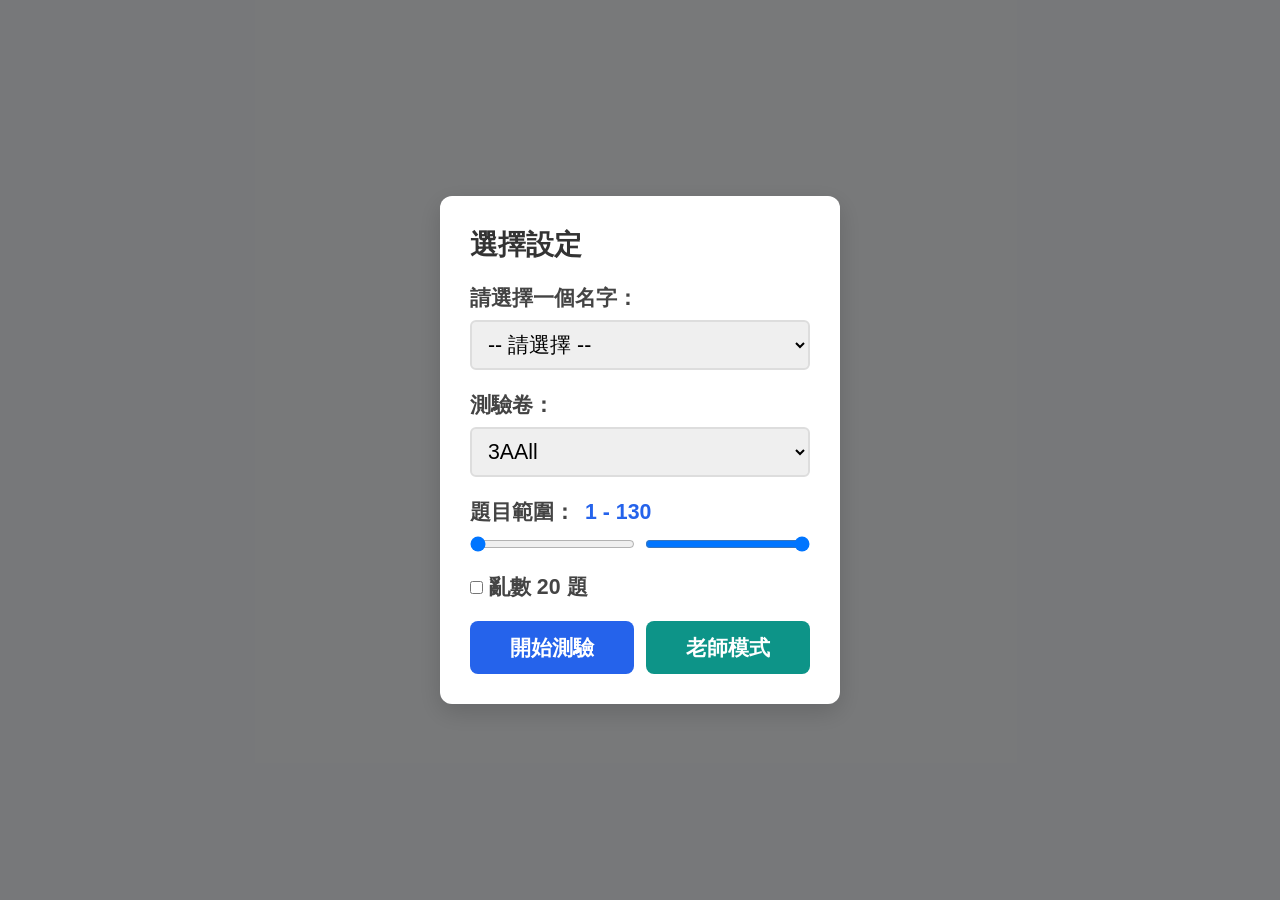
==== apps/word-test/index.html @ 646ace11 "refactor: 新增網站首頁並將小工具整理至 apps/ - 新增 index.html 作為 GitHub Pages 首頁 - 單字測驗搬至 apps/word-test/，猜數字搬至 app" ====
<!doctype html>
<html lang="zh-Hant">
<head>
  <meta charset="utf-8" />
  <meta name="viewport" content="width=device-width,initial-scale=1" />
  <title>英文單字拼字測驗系統</title>
  <link rel="stylesheet" href="styles.css" />
</head>
<body>
  <!-- 設定對話框 -->
  <div id="setupDialog" class="modal">
    <div class="modal-content">
      <h2>選擇設定</h2>
      <div class="form-group">
        <label for="userSelect">請選擇一個名字：</label>
        <select id="userSelect" class="form-control">
          <option value="">-- 請選擇 --</option>
        </select>
      </div>
      
      <div class="form-group">
        <label for="testSelect">測驗卷：</label>
        <select id="testSelect" class="form-control">
          <option value="">-- 請選擇 --</option>
        </select>
      </div>
      
      <div class="form-group">
        <label>題目範圍：<span id="rangeDisplay">1 - 130</span></label>
        <div class="range-slider">
          <input type="range" id="rangeStart" min="1" max="130" value="1" />
          <input type="range" id="rangeEnd" min="1" max="130" value="130" />
        </div>
      </div>
      
      <div class="form-group">
        <label>
          <input type="checkbox" id="randomCheck" />
          亂數 20 題
        </label>
      </div>
      
      <div class="setup-buttons">
        <button id="startBtn" class="btn btn-primary">開始測驗</button>
        <button id="teacherModeBtn" class="btn btn-teacher">老師模式</button>
      </div>
    </div>
  </div>

  <!-- 測驗主畫面 -->
  <div id="testWindow" class="test-window" style="display: none;">
    <div class="test-header">
      <h1 id="testTitle">Word Test</h1>
      <p id="testInfo" class="test-info"></p>
    </div>
    
    <div class="test-content">
      <div class="input-group">
        <label for="answerInput">輸入拼字：</label>
        <input type="text" id="answerInput" class="form-control" 
               autocomplete="off" placeholder="請輸入你聽到的單字" />
      </div>
      
      <div id="progressInfo" class="progress-info">
        <span id="progressText">0/0</span>
        <span id="statsText">Correct: 0, Wrong: 0</span>
      </div>
      
      <div class="button-group">
        <button id="submitBtn" class="btn btn-primary">送出</button>
        <button id="replay1Btn" class="btn">重新播放1</button>
        <button id="replay2Btn" class="btn">重新播放2</button>
        <button id="retestBtn" class="btn btn-warning">重新測試</button>
      </div>
    </div>
  </div>

  <!-- 結果對話框 -->
  <div id="resultDialog" class="modal" style="display: none;">
    <div class="modal-content result-content">
      <img id="resultImage" src="" alt="" style="display: none;" />
      <p id="resultMessage" class="result-message"></p>
      <button id="resultOkBtn" class="btn btn-primary">確定</button>
    </div>
  </div>

  <!-- 考試結果對話框 -->
  <div id="finalResultDialog" class="modal" style="display: none;">
    <div class="modal-content final-result-content">
      <h2>測驗結果</h2>
      <div class="result-summary">
        <p id="finalStats"></p>
        <p id="finalTime"></p>
      </div>
      <div class="result-words-container">
        <div id="resultWordsList" class="result-words-list"></div>
      </div>
      <div class="result-buttons">
        <button id="saveLogBtn" class="btn btn-primary">儲存log</button>
        <button id="closeResultBtn" class="btn btn-warning">關閉</button>
      </div>
    </div>
  </div>

  <!-- 老師模式視窗 -->
  <div id="teacherModeWindow" class="teacher-mode-window" style="display: none;">
    <div class="teacher-header">
      <h1>老師模式</h1>
      <p id="teacherInfo" class="teacher-info"></p>
      <div class="teacher-header-buttons">
        <button id="teacherSummaryBtn" class="btn btn-teacher">總結成績</button>
        <button id="teacherExitBtn" class="btn btn-warning">結束模式</button>
      </div>
    </div>
    <div id="wordCardsContainer" class="word-cards-container">
      <!-- 動態生成的單字卡片 -->
    </div>
  </div>

  <!-- 老師模式總結對話框 -->
  <div id="teacherResultDialog" class="modal" style="display: none;">
    <div class="modal-content teacher-result-content">
      <h2>考試結果總結</h2>
      <div id="teacherStats" class="teacher-stats">
        <!-- 統計摘要 -->
      </div>
      <div class="teacher-word-details-container">
        <div id="teacherWordDetails" class="teacher-word-details">
          <!-- 每個單字的詳細資訊 -->
        </div>
      </div>
      <div class="teacher-result-buttons">
        <button id="exportReportBtn" class="btn btn-teacher">匯出報告</button>
        <button id="closeTeacherResultBtn" class="btn btn-warning">關閉</button>
      </div>
    </div>
  </div>

  <!-- 音效 -->
  <audio id="yesSound" src="yes.wav" preload="auto"></audio>
  <audio id="noSound" src="no.wav" preload="auto"></audio>

  <script src="app.js"></script>
</body>
</html>
---- apps/word-test/styles.css ----
:root {
  font-family: Helvetica, Arial, 'Noto Sans TC', 'Microsoft JhengHei', sans-serif;
  font-size: 16pt;
}

* {
  box-sizing: border-box;
  margin: 0;
  padding: 0;
}

body {
  background: #f0f2f5;
  padding: 20px;
}

/* 對話框樣式 */
.modal {
  position: fixed;
  top: 0;
  left: 0;
  width: 100%;
  height: 100%;
  background: rgba(0, 0, 0, 0.5);
  display: flex;
  justify-content: center;
  align-items: center;
  z-index: 1000;
}

.modal-content {
  background: white;
  padding: 30px;
  border-radius: 12px;
  box-shadow: 0 8px 24px rgba(0, 0, 0, 0.15);
  min-width: 400px;
  max-width: 500px;
}

.modal-content h2 {
  margin-bottom: 20px;
  font-size: 1.3rem;
  color: #333;
}

/* 表單樣式 */
.form-group {
  margin-bottom: 20px;
}

.form-group label {
  display: block;
  margin-bottom: 8px;
  font-weight: 600;
  color: #444;
}

.form-control {
  width: 100%;
  padding: 10px 12px;
  border: 2px solid #ddd;
  border-radius: 6px;
  font-size: 1rem;
  transition: border-color 0.3s;
}

.form-control:focus {
  outline: none;
  border-color: #2563eb;
}

/* 範圍滑桿樣式 */
.range-slider {
  display: flex;
  gap: 10px;
  margin-top: 10px;
}

.range-slider input[type="range"] {
  flex: 1;
  cursor: pointer;
}

#rangeDisplay {
  margin-left: 10px;
  color: #2563eb;
  font-weight: 700;
}

/* 按鈕樣式 */
.btn {
  padding: 12px 24px;
  border: none;
  border-radius: 8px;
  font-size: 1rem;
  font-weight: 600;
  cursor: pointer;
  transition: all 0.3s;
  background: #e5e7eb;
  color: #333;
}

.btn:hover {
  transform: translateY(-2px);
  box-shadow: 0 4px 12px rgba(0, 0, 0, 0.15);
}

.btn:active {
  transform: translateY(0);
}

.btn-primary {
  background: #2563eb;
  color: white;
}

.btn-primary:hover {
  background: #1d4ed8;
}

.btn-warning {
  background: #f59e0b;
  color: white;
}

.btn-warning:hover {
  background: #d97706;
}

/* 測驗視窗樣式 */
.test-window {
  max-width: 600px;
  margin: 0 auto;
  background: white;
  border-radius: 12px;
  box-shadow: 0 8px 24px rgba(0, 0, 0, 0.1);
  overflow: hidden;
}

.test-header {
  background: linear-gradient(135deg, #667eea 0%, #764ba2 100%);
  color: white;
  padding: 30px;
  text-align: center;
}

.test-header h1 {
  font-size: 1.8rem;
  margin-bottom: 10px;
}

.test-info {
  font-size: 0.9rem;
  opacity: 0.95;
}

.test-content {
  padding: 30px;
}

.input-group {
  margin-bottom: 20px;
}

.input-group label {
  display: block;
  margin-bottom: 8px;
  font-weight: 600;
  color: #444;
}

.progress-info {
  margin-bottom: 25px;
  padding: 15px;
  background: #f9fafb;
  border-radius: 8px;
  display: flex;
  justify-content: space-between;
  align-items: center;
}

#progressText {
  font-size: 1.1rem;
  font-weight: 700;
  color: #2563eb;
}

#statsText {
  font-size: 0.95rem;
  color: #666;
}

.button-group {
  display: grid;
  grid-template-columns: repeat(2, 1fr);
  gap: 12px;
}

.button-group button:first-child {
  grid-column: 1 / -1;
}

/* 結果對話框樣式 */
.result-content {
  text-align: center;
  min-width: 350px;
}

.result-content img {
  max-width: 150px;
  margin-bottom: 20px;
  border-radius: 8px;
}

.result-message {
  font-size: 1.2rem;
  font-weight: 600;
  margin-bottom: 25px;
  color: #333;
  line-height: 1.6;
}

/* 最終結果對話框樣式 */
.final-result-content {
  min-width: 500px;
  max-width: 700px;
}

.final-result-content h2 {
  text-align: center;
  color: #333;
  margin-bottom: 20px;
}

.result-summary {
  background: #f0f2f5;
  padding: 15px;
  border-radius: 8px;
  margin-bottom: 20px;
  text-align: center;
}

.result-summary p {
  margin: 8px 0;
  font-size: 1rem;
  color: #444;
}

.result-words-container {
  max-height: 400px;
  overflow-y: auto;
  margin-bottom: 20px;
  border: 2px solid #e5e7eb;
  border-radius: 8px;
  padding: 15px;
}

.result-words-list {
  display: flex;
  flex-wrap: wrap;
  gap: 10px;
}

.result-word {
  padding: 8px 16px;
  border-radius: 6px;
  font-weight: 600;
  font-size: 0.95rem;
}

.result-word.correct {
  background: #10b981;
  color: white;
}

.result-word.wrong {
  background: #ef4444;
  color: white;
}

.result-buttons {
  display: flex;
  gap: 12px;
  justify-content: center;
}

.result-buttons .btn {
  flex: 1;
  max-width: 200px;
}

/* 設定按鈕組 */
.setup-buttons {
  display: flex;
  gap: 12px;
  margin-top: 10px;
}

.setup-buttons .btn {
  flex: 1;
}

/* 老師模式按鈕 */
.btn-teacher {
  background: #0d9488;
  color: white;
}

.btn-teacher:hover {
  background: #0f766e;
}

/* 老師模式視窗 */
.teacher-mode-window {
  max-width: 1200px;
  margin: 0 auto;
  background: #f0fdfa;
  border-radius: 12px;
  box-shadow: 0 8px 24px rgba(0, 0, 0, 0.1);
  overflow: hidden;
  min-height: 100vh;
}

.teacher-header {
  background: linear-gradient(135deg, #0d9488 0%, #14b8a6 100%);
  color: white;
  padding: 20px 30px;
  display: flex;
  flex-wrap: wrap;
  align-items: center;
  gap: 15px;
}

.teacher-header h1 {
  font-size: 1.5rem;
  margin-right: auto;
}

.teacher-info {
  font-size: 0.9rem;
  opacity: 0.95;
  flex-basis: 100%;
  order: 3;
}

.teacher-header-buttons {
  display: flex;
  gap: 10px;
}

.teacher-header-buttons .btn {
  padding: 8px 16px;
  font-size: 0.9rem;
}

/* 單字卡片容器 */
.word-cards-container {
  display: grid;
  grid-template-columns: 1fr;
  gap: 15px;
  padding: 20px;
}

/* 單字卡片 */
.word-card {
  background: white;
  border-radius: 10px;
  box-shadow: 0 2px 8px rgba(0, 0, 0, 0.08);
  padding: 15px;
  border: 2px solid transparent;
  transition: all 0.3s;
}

.word-card:hover {
  box-shadow: 0 4px 12px rgba(0, 0, 0, 0.12);
}

.word-card.correct {
  border-color: #10b981;
  background: #f0fdf4;
}

.word-card.wrong {
  border-color: #ef4444;
  background: #fef2f2;
}

.word-card-header {
  display: flex;
  justify-content: space-between;
  align-items: center;
  margin-bottom: 12px;
}

.word-card-number {
  background: #0d9488;
  color: white;
  padding: 4px 10px;
  border-radius: 4px;
  font-weight: 600;
  font-size: 0.85rem;
}

.word-card-word {
  font-size: 1.1rem;
  font-weight: 600;
  color: #333;
}

.word-card-buttons {
  display: flex;
  gap: 10px;
  margin-bottom: 12px;
}

.play-btn {
  flex: 1;
  display: flex;
  align-items: center;
  justify-content: center;
  gap: 8px;
  padding: 10px;
  background: #e0f2fe;
  border: 2px solid #0ea5e9;
  border-radius: 6px;
  cursor: pointer;
  transition: all 0.3s;
  font-size: 0.9rem;
  color: #0369a1;
  font-weight: 600;
}

.play-btn:hover {
  background: #bae6fd;
}

.play-btn:active {
  transform: scale(0.98);
}

.play-count {
  background: #0ea5e9;
  color: white;
  padding: 2px 8px;
  border-radius: 10px;
  font-size: 0.8rem;
  min-width: 24px;
  text-align: center;
}

.word-card-radios {
  display: flex;
  gap: 15px;
  padding-top: 10px;
  border-top: 1px solid #e5e7eb;
}

.radio-option {
  display: flex;
  align-items: center;
  gap: 6px;
  cursor: pointer;
  font-size: 0.9rem;
  color: #555;
}

.radio-option input[type="radio"] {
  width: 18px;
  height: 18px;
  cursor: pointer;
}

.radio-option.correct-option {
  color: #059669;
}

.radio-option.wrong-option {
  color: #dc2626;
}

/* 老師模式總結對話框 */
.teacher-result-content {
  min-width: 500px;
  max-width: 800px;
  max-height: 90vh;
  overflow: hidden;
  display: flex;
  flex-direction: column;
}

.teacher-result-content h2 {
  text-align: center;
  color: #0d9488;
  margin-bottom: 20px;
}

.teacher-stats {
  background: #f0fdfa;
  padding: 15px;
  border-radius: 8px;
  margin-bottom: 20px;
  text-align: center;
}

.teacher-stats p {
  margin: 8px 0;
  font-size: 1rem;
  color: #333;
}

.teacher-stats .stat-highlight {
  font-size: 1.2rem;
  font-weight: 700;
  color: #0d9488;
}

.teacher-word-details-container {
  max-height: 400px;
  overflow-y: auto;
  border: 2px solid #e5e7eb;
  border-radius: 8px;
  margin-bottom: 20px;
  flex: 1;
}

.teacher-word-details {
  padding: 10px;
}

.teacher-word-item {
  display: flex;
  align-items: center;
  padding: 10px;
  border-bottom: 1px solid #e5e7eb;
  gap: 15px;
}

.teacher-word-item:last-child {
  border-bottom: none;
}

.teacher-word-item .word-number {
  font-weight: 600;
  color: #0d9488;
  min-width: 40px;
}

.teacher-word-item .word-text {
  flex: 1;
  font-weight: 600;
  color: #333;
}

.teacher-word-item .play-counts {
  font-size: 0.85rem;
  color: #666;
}

.teacher-word-item .word-status {
  padding: 4px 12px;
  border-radius: 4px;
  font-size: 0.85rem;
  font-weight: 600;
}

.teacher-word-item .word-status.correct {
  background: #10b981;
  color: white;
}

.teacher-word-item .word-status.wrong {
  background: #ef4444;
  color: white;
}

.teacher-word-item .word-status.unanswered {
  background: #9ca3af;
  color: white;
}

.teacher-result-buttons {
  display: flex;
  gap: 12px;
  justify-content: center;
}

.teacher-result-buttons .btn {
  flex: 1;
  max-width: 200px;
}

/* 響應式設計 */
@media (max-width: 600px) {
  .modal-content {
    min-width: 90%;
    margin: 20px;
  }
  
  .test-window {
    margin: 0;
    border-radius: 0;
  }
  
  .button-group {
    grid-template-columns: 1fr;
  }
  
  .button-group button:first-child {
    grid-column: 1;
  }

  .setup-buttons {
    flex-direction: column;
  }

  .teacher-header {
    padding: 15px;
  }

  .teacher-header h1 {
    font-size: 1.2rem;
  }

  .teacher-header-buttons {
    width: 100%;
  }

  .teacher-header-buttons .btn {
    flex: 1;
  }

  .teacher-result-content {
    min-width: 90%;
    margin: 10px;
  }

  .teacher-word-item {
    flex-wrap: wrap;
  }

  .teacher-word-item .play-counts {
    flex-basis: 100%;
    order: 3;
    margin-top: 5px;
  }
}

/* 平板響應式 (768px+) */
@media (min-width: 768px) {
  .word-cards-container {
    grid-template-columns: repeat(2, 1fr);
  }
}

/* 電腦響應式 (1024px+) */
@media (min-width: 1024px) {
  .word-cards-container {
    grid-template-columns: repeat(3, 1fr);
  }
}

/* 大螢幕響應式 (1280px+) */
@media (min-width: 1280px) {
  .word-cards-container {
    grid-template-columns: repeat(4, 1fr);
  }
}
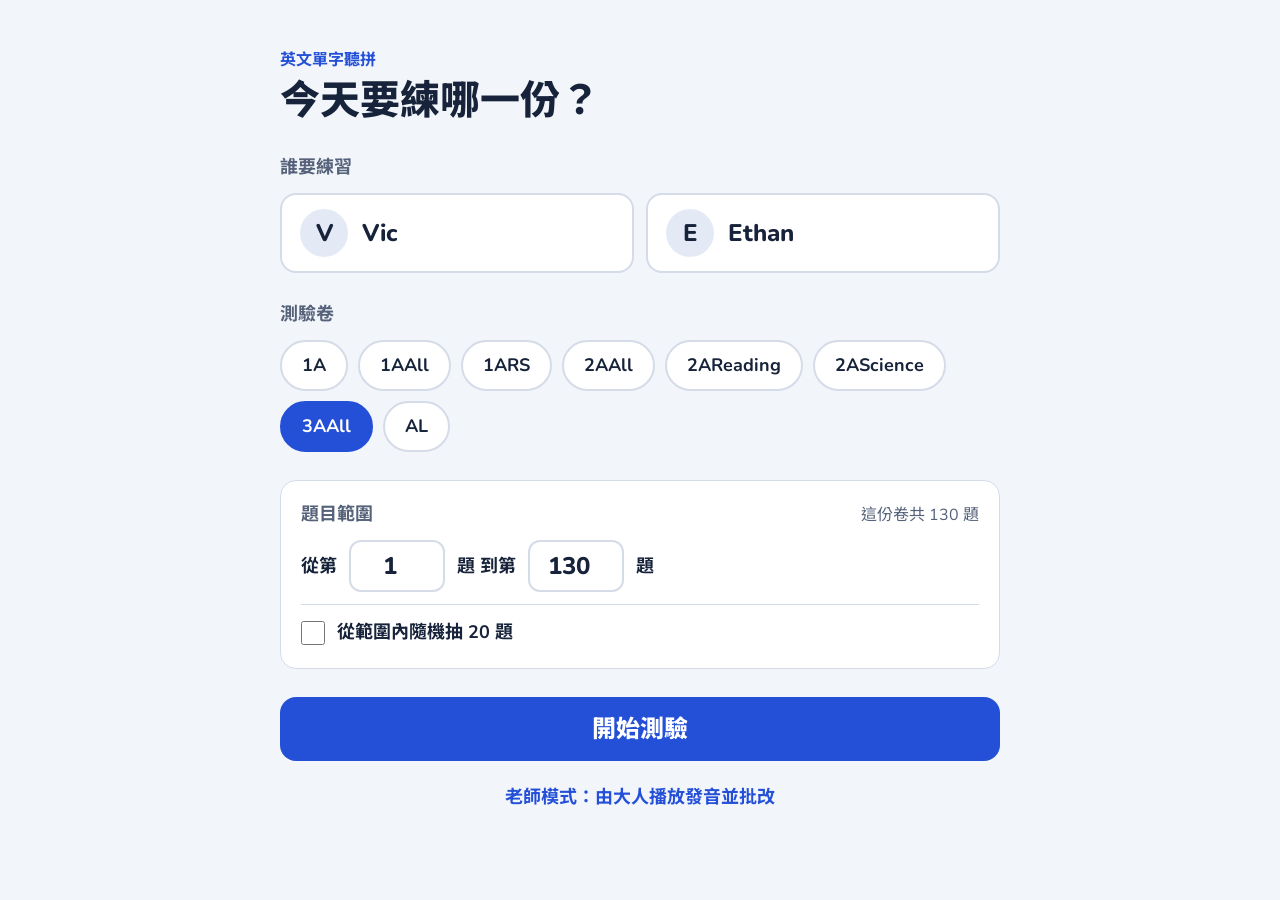
==== commit c9c7ecaa: "feat: 單字聽拼測驗依新設計改版介面 (#10) - 設定、作答、結果、老師模式由對話框改為整頁畫面 - 考生與測驗卷改為按鈕點選，題目範圍改為數字欄位 - 單題回饋改為原地顯示，並標出拼錯的字母" ====
--- a/apps/word-test/index.html
+++ b/apps/word-test/index.html
@@ -4,137 +4,217 @@
   <meta charset="utf-8" />
   <meta name="viewport" content="width=device-width,initial-scale=1" />
   <title>英文單字拼字測驗系統</title>
+  <link rel="preconnect" href="https://fonts.googleapis.com" />
+  <link rel="preconnect" href="https://fonts.gstatic.com" crossorigin />
+  <link rel="stylesheet" href="https://fonts.googleapis.com/css2?family=Nunito:wght@600;700;800&family=Noto+Sans+TC:wght@400;500;700&display=swap" />
   <link rel="stylesheet" href="styles.css" />
 </head>
 <body>
-  <!-- 設定對話框 -->
-  <div id="setupDialog" class="modal">
-    <div class="modal-content">
-      <h2>選擇設定</h2>
-      <div class="form-group">
-        <label for="userSelect">請選擇一個名字：</label>
-        <select id="userSelect" class="form-control">
-          <option value="">-- 請選擇 --</option>
-        </select>
-      </div>
-      
-      <div class="form-group">
-        <label for="testSelect">測驗卷：</label>
-        <select id="testSelect" class="form-control">
-          <option value="">-- 請選擇 --</option>
-        </select>
-      </div>
-      
-      <div class="form-group">
-        <label>題目範圍：<span id="rangeDisplay">1 - 130</span></label>
-        <div class="range-slider">
-          <input type="range" id="rangeStart" min="1" max="130" value="1" />
-          <input type="range" id="rangeEnd" min="1" max="130" value="130" />
-        </div>
-      </div>
-      
-      <div class="form-group">
-        <label>
+  <!-- 設定畫面 -->
+  <main id="setupScreen" class="screen">
+    <div class="container">
+      <header class="page-header">
+        <p class="eyebrow">英文單字聽拼</p>
+        <h1>今天要練哪一份？</h1>
+      </header>
+
+      <section class="section">
+        <h2>誰要練習</h2>
+        <div id="userList" class="user-list">
+          <!-- 動態生成的考生按鈕 -->
+        </div>
+      </section>
+
+      <section class="section">
+        <h2>測驗卷</h2>
+        <div id="testList" class="chip-list">
+          <!-- 動態生成的測驗卷按鈕 -->
+        </div>
+      </section>
+
+      <section class="panel">
+        <div class="panel-head">
+          <h2>題目範圍</h2>
+          <span id="rangeTotal" class="muted"></span>
+        </div>
+        <div class="range-row">
+          <label for="rangeStart">從第</label>
+          <input type="number" id="rangeStart" class="num-input" min="1" max="130" value="1" inputmode="numeric" />
+          <label for="rangeEnd">題 到第</label>
+          <input type="number" id="rangeEnd" class="num-input" min="1" max="130" value="130" inputmode="numeric" />
+          <span>題</span>
+        </div>
+        <div class="check-row">
           <input type="checkbox" id="randomCheck" />
-          亂數 20 題
-        </label>
-      </div>
-      
-      <div class="setup-buttons">
-        <button id="startBtn" class="btn btn-primary">開始測驗</button>
-        <button id="teacherModeBtn" class="btn btn-teacher">老師模式</button>
-      </div>
-    </div>
-  </div>
-
-  <!-- 測驗主畫面 -->
-  <div id="testWindow" class="test-window" style="display: none;">
-    <div class="test-header">
-      <h1 id="testTitle">Word Test</h1>
-      <p id="testInfo" class="test-info"></p>
-    </div>
-    
-    <div class="test-content">
-      <div class="input-group">
-        <label for="answerInput">輸入拼字：</label>
-        <input type="text" id="answerInput" class="form-control" 
-               autocomplete="off" placeholder="請輸入你聽到的單字" />
-      </div>
-      
-      <div id="progressInfo" class="progress-info">
-        <span id="progressText">0/0</span>
-        <span id="statsText">Correct: 0, Wrong: 0</span>
-      </div>
-      
-      <div class="button-group">
-        <button id="submitBtn" class="btn btn-primary">送出</button>
-        <button id="replay1Btn" class="btn">重新播放1</button>
-        <button id="replay2Btn" class="btn">重新播放2</button>
-        <button id="retestBtn" class="btn btn-warning">重新測試</button>
-      </div>
-    </div>
-  </div>
-
-  <!-- 結果對話框 -->
-  <div id="resultDialog" class="modal" style="display: none;">
-    <div class="modal-content result-content">
-      <img id="resultImage" src="" alt="" style="display: none;" />
-      <p id="resultMessage" class="result-message"></p>
-      <button id="resultOkBtn" class="btn btn-primary">確定</button>
-    </div>
-  </div>
-
-  <!-- 考試結果對話框 -->
-  <div id="finalResultDialog" class="modal" style="display: none;">
-    <div class="modal-content final-result-content">
-      <h2>測驗結果</h2>
-      <div class="result-summary">
-        <p id="finalStats"></p>
-        <p id="finalTime"></p>
-      </div>
-      <div class="result-words-container">
-        <div id="resultWordsList" class="result-words-list"></div>
-      </div>
-      <div class="result-buttons">
-        <button id="saveLogBtn" class="btn btn-primary">儲存log</button>
-        <button id="closeResultBtn" class="btn btn-warning">關閉</button>
-      </div>
-    </div>
-  </div>
-
-  <!-- 老師模式視窗 -->
-  <div id="teacherModeWindow" class="teacher-mode-window" style="display: none;">
-    <div class="teacher-header">
-      <h1>老師模式</h1>
-      <p id="teacherInfo" class="teacher-info"></p>
-      <div class="teacher-header-buttons">
-        <button id="teacherSummaryBtn" class="btn btn-teacher">總結成績</button>
-        <button id="teacherExitBtn" class="btn btn-warning">結束模式</button>
-      </div>
-    </div>
-    <div id="wordCardsContainer" class="word-cards-container">
-      <!-- 動態生成的單字卡片 -->
-    </div>
-  </div>
-
-  <!-- 老師模式總結對話框 -->
-  <div id="teacherResultDialog" class="modal" style="display: none;">
-    <div class="modal-content teacher-result-content">
-      <h2>考試結果總結</h2>
-      <div id="teacherStats" class="teacher-stats">
-        <!-- 統計摘要 -->
-      </div>
-      <div class="teacher-word-details-container">
-        <div id="teacherWordDetails" class="teacher-word-details">
-          <!-- 每個單字的詳細資訊 -->
-        </div>
-      </div>
-      <div class="teacher-result-buttons">
-        <button id="exportReportBtn" class="btn btn-teacher">匯出報告</button>
-        <button id="closeTeacherResultBtn" class="btn btn-warning">關閉</button>
-      </div>
-    </div>
-  </div>
+          <label for="randomCheck">從範圍內隨機抽 20 題</label>
+        </div>
+      </section>
+
+      <div class="actions">
+        <button id="startBtn" class="btn btn-primary btn-lg">開始測驗</button>
+        <button id="teacherModeBtn" class="btn btn-text">老師模式：由大人播放發音並批改</button>
+      </div>
+    </div>
+  </main>
+
+  <!-- 作答畫面 -->
+  <main id="quizScreen" class="screen" hidden>
+    <div class="container">
+      <div class="top-line">
+        <span id="testInfo" class="muted"></span>
+        <button id="retestBtn" class="btn btn-text btn-quiet">重新開始</button>
+      </div>
+
+      <div class="progress">
+        <div class="progress-head">
+          <div class="progress-count">
+            <span id="progressText"></span>
+            <span id="progressTotal" class="muted"></span>
+          </div>
+          <div class="score">
+            <span id="correctText" class="score-correct"></span>
+            <span id="wrongText" class="score-wrong"></span>
+          </div>
+        </div>
+        <div class="progress-bar">
+          <div id="progressFill" class="progress-fill"></div>
+        </div>
+      </div>
+
+      <!-- 作答區 -->
+      <section id="questionPanel" class="card quiz-card">
+        <button id="replayBtn" class="speaker-btn" aria-label="再聽一次">
+          <svg viewBox="0 0 24 24" width="72" height="72" fill="none" stroke="currentColor" stroke-width="2" stroke-linecap="round" stroke-linejoin="round" aria-hidden="true"><path d="M11 5 6 9H3v6h3l5 4z" /><path d="M15.5 8.5a5 5 0 0 1 0 7" /><path d="M18.5 5.5a9 9 0 0 1 0 13" /></svg>
+        </button>
+        <p class="hint">聽不清楚？按喇叭再聽一次，或換一個聲音</p>
+        <div class="voice-row">
+          <button id="replay1Btn" class="btn btn-outline btn-pill">聲音 A</button>
+          <button id="replay2Btn" class="btn btn-outline btn-pill">聲音 B</button>
+        </div>
+        <div class="answer-field">
+          <label for="answerInput">把聽到的單字拼出來</label>
+          <input type="text" id="answerInput" class="answer-input"
+                 autocomplete="off" autocapitalize="off" autocorrect="off" spellcheck="false" />
+        </div>
+        <button id="submitBtn" class="btn btn-primary btn-lg btn-block">送出答案</button>
+        <p class="muted small">也可以按 Enter 送出</p>
+      </section>
+
+      <!-- 單題回饋 -->
+      <section id="feedbackPanel" class="card feedback-card" hidden>
+        <div class="feedback-head">
+          <span class="feedback-icon">
+            <svg id="feedbackIconCorrect" viewBox="0 0 24 24" width="28" height="28" fill="none" stroke="currentColor" stroke-width="3" stroke-linecap="round" stroke-linejoin="round" aria-hidden="true"><path d="M5 12.5l4.5 4.5L19 7.5" /></svg>
+            <svg id="feedbackIconWrong" viewBox="0 0 24 24" width="28" height="28" fill="none" stroke="currentColor" stroke-width="3" stroke-linecap="round" aria-hidden="true"><path d="M6 6l12 12M18 6 6 18" /></svg>
+          </span>
+          <h1 id="feedbackTitle"></h1>
+        </div>
+        <div class="compare">
+          <div id="feedbackYoursBox" class="compare-box compare-yours">
+            <div class="compare-label">你的答案</div>
+            <div id="feedbackYours" class="compare-word"></div>
+          </div>
+          <div class="compare-box compare-correct">
+            <div class="compare-label">正確拼法</div>
+            <div id="feedbackCorrect" class="compare-word"></div>
+          </div>
+        </div>
+        <div class="feedback-actions">
+          <button id="feedbackReplayBtn" class="btn btn-outline btn-lg">
+            <svg viewBox="0 0 24 24" width="28" height="28" fill="none" stroke="currentColor" stroke-width="2" stroke-linecap="round" stroke-linejoin="round" aria-hidden="true"><path d="M11 5 6 9H3v6h3l5 4z" /><path d="M15.5 8.5a5 5 0 0 1 0 7" /></svg>
+            <span>再聽一次</span>
+          </button>
+          <button id="nextBtn" class="btn btn-primary btn-lg">下一題</button>
+        </div>
+        <p class="muted small center">也可以按 Enter 到下一題</p>
+      </section>
+    </div>
+  </main>
+
+  <!-- 測驗結果畫面 -->
+  <main id="resultScreen" class="screen" hidden>
+    <div class="container">
+      <header class="page-header">
+        <p id="resultInfo" class="eyebrow eyebrow-muted"></p>
+        <h1>測驗完成</h1>
+      </header>
+
+      <div class="stat-grid stat-grid-3">
+        <div class="stat stat-correct">
+          <div class="stat-label">答對</div>
+          <div id="finalCorrect" class="stat-value"></div>
+        </div>
+        <div class="stat stat-wrong">
+          <div class="stat-label">答錯</div>
+          <div id="finalWrong" class="stat-value"></div>
+        </div>
+        <div class="stat">
+          <div class="stat-label">用時</div>
+          <div id="finalTime" class="stat-value stat-value-text"></div>
+        </div>
+      </div>
+
+      <section id="wrongSection" class="section">
+        <h2>需要再練的字</h2>
+        <div id="wrongWordsList" class="wrong-list"></div>
+      </section>
+
+      <section id="correctSection" class="section">
+        <h2>答對的字</h2>
+        <div id="correctWordsList" class="chip-list"></div>
+      </section>
+
+      <div class="actions">
+        <button id="retryWrongBtn" class="btn btn-primary btn-lg"></button>
+        <div class="action-pair">
+          <button id="saveLogBtn" class="btn btn-outline">儲存紀錄</button>
+          <button id="closeResultBtn" class="btn btn-outline">回到設定</button>
+        </div>
+      </div>
+    </div>
+  </main>
+
+  <!-- 老師模式畫面 -->
+  <main id="teacherScreen" class="screen screen-flush" hidden>
+    <header class="teacher-header">
+      <div class="teacher-header-inner">
+        <div>
+          <h1>老師模式</h1>
+          <p id="teacherInfo" class="teacher-info"></p>
+        </div>
+        <div class="teacher-header-buttons">
+          <button id="exportReportBtn" class="btn btn-on-dark-outline">匯出報告</button>
+          <button id="teacherExitBtn" class="btn btn-on-dark">結束</button>
+        </div>
+      </div>
+    </header>
+
+    <div class="container container-wide">
+      <div class="stat-grid stat-grid-auto">
+        <div class="stat stat-correct">
+          <div class="stat-label">答對</div>
+          <div id="teacherCorrect" class="stat-value"></div>
+        </div>
+        <div class="stat stat-wrong">
+          <div class="stat-label">答錯</div>
+          <div id="teacherWrong" class="stat-value"></div>
+        </div>
+        <div class="stat">
+          <div class="stat-label">還沒批改</div>
+          <div id="teacherPending" class="stat-value"></div>
+        </div>
+        <div class="stat">
+          <div id="teacherRateLabel" class="stat-label">正確率</div>
+          <div id="teacherRate" class="stat-value"></div>
+        </div>
+      </div>
+
+      <div id="wordRows" class="word-rows">
+        <!-- 動態生成的單字列 -->
+      </div>
+      <p class="muted small">A、B 是兩種發音，數字是已播放次數。再按一次「對」或「錯」可以取消批改。</p>
+    </div>
+  </main>
 
   <!-- 音效 -->
   <audio id="yesSound" src="yes.wav" preload="auto"></audio>
--- a/apps/word-test/styles.css
+++ b/apps/word-test/styles.css
@@ -1,6 +1,22 @@
 :root {
-  font-family: Helvetica, Arial, 'Noto Sans TC', 'Microsoft JhengHei', sans-serif;
-  font-size: 16pt;
+  --bg: #F2F5FA;
+  --surface: #FFFFFF;
+  --line: #D5DCE8;
+  --ink: #17233A;
+  --muted: #55627A;
+  --primary: #2450D8;
+  --primary-hover: #1C40B4;
+  --listen: #FFC53D;
+  --listen-hover: #F5B51F;
+  --correct: #0B7A5B;
+  --correct-ink: #07543F;
+  --correct-tint: #E3F4EE;
+  --wrong: #B93815;
+  --wrong-ink: #7A2A12;
+  --wrong-tint: #FBE9E2;
+
+  font-family: 'Nunito', 'Noto Sans TC', 'Microsoft JhengHei', sans-serif;
+  font-size: 16px;
 }
 
 * {
@@ -9,659 +25,857 @@
   padding: 0;
 }
 
+[hidden] {
+  display: none !important;
+}
+
 body {
-  background: #f0f2f5;
+  background: var(--bg);
+  color: var(--ink);
+  line-height: 1.5;
+}
+
+button,
+input {
+  font: inherit;
+  color: inherit;
+}
+
+/* 畫面與容器 */
+.screen {
+  min-height: 100vh;
+  padding: 48px 24px;
+}
+
+#quizScreen {
+  padding-top: 24px;
+}
+
+.screen-flush {
+  padding: 0;
+}
+
+.container {
+  max-width: 720px;
+  margin: 0 auto;
+  display: flex;
+  flex-direction: column;
+  gap: 28px;
+}
+
+.container-wide {
+  max-width: 1160px;
+  padding: 24px;
+  gap: 20px;
+}
+
+.page-header {
+  display: flex;
+  flex-direction: column;
+  gap: 4px;
+}
+
+.page-header h1 {
+  font-size: 2.5rem;
+  font-weight: 800;
+  line-height: 1.25;
+}
+
+.eyebrow {
+  font-weight: 700;
+  color: var(--primary);
+}
+
+.eyebrow-muted {
+  color: var(--muted);
+}
+
+.section {
+  display: flex;
+  flex-direction: column;
+  gap: 12px;
+}
+
+.section h2,
+.panel h2 {
+  font-size: 1.125rem;
+  font-weight: 700;
+  color: var(--muted);
+}
+
+.muted {
+  color: var(--muted);
+}
+
+.small {
+  font-size: 1rem;
+}
+
+.center {
+  text-align: center;
+}
+
+/* 按鈕 */
+.btn {
+  display: inline-flex;
+  align-items: center;
+  justify-content: center;
+  gap: 10px;
+  min-height: 52px;
+  padding: 0 20px;
+  border: 2px solid transparent;
+  border-radius: 14px;
+  background: transparent;
+  font-size: 1.125rem;
+  font-weight: 700;
+  cursor: pointer;
+  transition: background-color 0.15s, border-color 0.15s;
+}
+
+.btn:focus-visible,
+.speaker-btn:focus-visible,
+.user-btn:focus-visible,
+.chip-btn:focus-visible,
+.num-input:focus-visible,
+.answer-input:focus-visible {
+  outline: 3px solid var(--ink);
+  outline-offset: 2px;
+}
+
+.btn-primary {
+  background: var(--primary);
+  color: #FFFFFF;
+}
+
+.btn-primary:hover {
+  background: var(--primary-hover);
+}
+
+.btn-outline {
+  background: var(--surface);
+  border-color: var(--line);
+}
+
+.btn-outline:hover {
+  border-color: var(--primary);
+}
+
+.btn-text {
+  min-height: 48px;
+  color: var(--primary);
+}
+
+.btn-text:hover {
+  text-decoration: underline;
+}
+
+.btn-quiet {
+  min-height: 44px;
+  padding: 0 12px;
+  font-size: 1rem;
+  color: var(--muted);
+}
+
+.btn-lg {
+  min-height: 64px;
+  border-radius: 16px;
+  font-size: 1.5rem;
+  font-weight: 800;
+}
+
+.btn-pill {
+  min-height: 48px;
+  padding: 0 24px;
+  border-radius: 999px;
+}
+
+.btn-block {
+  width: 100%;
+}
+
+.actions {
+  display: flex;
+  flex-direction: column;
+  gap: 12px;
+}
+
+.action-pair {
+  display: grid;
+  grid-template-columns: repeat(2, minmax(0, 1fr));
+  gap: 12px;
+}
+
+/* 設定畫面 */
+.user-list {
+  display: grid;
+  grid-template-columns: repeat(auto-fit, minmax(200px, 1fr));
+  gap: 12px;
+}
+
+.user-btn {
+  display: flex;
+  align-items: center;
+  gap: 14px;
+  padding: 14px 18px;
+  border: 2px solid var(--line);
+  border-radius: 16px;
+  background: var(--surface);
+  font-size: 1.5rem;
+  font-weight: 800;
+  cursor: pointer;
+}
+
+.user-initial {
+  display: flex;
+  align-items: center;
+  justify-content: center;
+  flex: none;
+  width: 48px;
+  height: 48px;
+  border-radius: 50%;
+  background: #E4EAF5;
+}
+
+.user-btn[aria-pressed="true"] {
+  border-color: var(--primary);
+  background: var(--primary);
+  color: #FFFFFF;
+}
+
+.user-btn[aria-pressed="true"] .user-initial {
+  background: #FFFFFF;
+  color: var(--primary);
+}
+
+.chip-list {
+  display: flex;
+  flex-wrap: wrap;
+  gap: 10px;
+}
+
+.chip-btn {
+  min-height: 48px;
+  padding: 10px 20px;
+  border: 2px solid var(--line);
+  border-radius: 999px;
+  background: var(--surface);
+  font-size: 1.125rem;
+  font-weight: 700;
+  cursor: pointer;
+}
+
+.chip-btn[aria-pressed="true"] {
+  border-color: var(--primary);
+  background: var(--primary);
+  color: #FFFFFF;
+}
+
+.panel {
+  display: flex;
+  flex-direction: column;
+  gap: 12px;
   padding: 20px;
-}
-
-/* 對話框樣式 */
-.modal {
-  position: fixed;
-  top: 0;
-  left: 0;
+  border: 1px solid var(--line);
+  border-radius: 16px;
+  background: var(--surface);
+}
+
+.panel-head {
+  display: flex;
+  flex-wrap: wrap;
+  align-items: baseline;
+  justify-content: space-between;
+  gap: 8px;
+}
+
+.range-row {
+  display: flex;
+  flex-wrap: wrap;
+  align-items: center;
+  gap: 12px;
+  font-size: 1.125rem;
+  font-weight: 700;
+}
+
+.num-input {
+  width: 96px;
+  height: 52px;
+  padding: 0 12px;
+  border: 2px solid var(--line);
+  border-radius: 12px;
+  background: var(--surface);
+  font-size: 1.5rem;
+  font-weight: 800;
+  text-align: center;
+}
+
+.check-row {
+  display: flex;
+  align-items: center;
+  gap: 12px;
+  min-height: 44px;
+  padding-top: 12px;
+  border-top: 1px solid var(--line);
+  font-size: 1.125rem;
+  font-weight: 700;
+}
+
+.check-row input {
+  width: 24px;
+  height: 24px;
+  accent-color: var(--primary);
+}
+
+/* 作答畫面 */
+.top-line {
+  display: flex;
+  flex-wrap: wrap;
+  align-items: center;
+  justify-content: space-between;
+  gap: 8px;
+  font-weight: 700;
+}
+
+.progress {
+  display: flex;
+  flex-direction: column;
+  gap: 10px;
+}
+
+.progress-head {
+  display: flex;
+  flex-wrap: wrap;
+  align-items: baseline;
+  justify-content: space-between;
+  gap: 8px;
+}
+
+.progress-count {
+  font-size: 1.375rem;
+  font-weight: 800;
+}
+
+.progress-count .muted {
+  font-weight: 700;
+}
+
+.score {
+  display: flex;
+  gap: 16px;
+  font-weight: 700;
+}
+
+.score-correct {
+  color: var(--correct);
+}
+
+.score-wrong {
+  color: var(--wrong);
+}
+
+.progress-bar {
+  height: 12px;
+  border-radius: 999px;
+  background: var(--line);
+  overflow: hidden;
+}
+
+.progress-fill {
+  width: 0;
+  height: 100%;
+  border-radius: 999px;
+  background: var(--primary);
+  transition: width 0.3s;
+}
+
+.card {
+  border: 1px solid var(--line);
+  border-radius: 24px;
+  background: var(--surface);
+}
+
+.quiz-card {
+  display: flex;
+  flex-direction: column;
+  align-items: center;
+  gap: 24px;
+  padding: 40px 24px;
+}
+
+.speaker-btn {
+  display: flex;
+  align-items: center;
+  justify-content: center;
+  width: 144px;
+  height: 144px;
+  border: none;
+  border-radius: 50%;
+  background: var(--listen);
+  color: var(--ink);
+  cursor: pointer;
+  transition: background-color 0.15s;
+}
+
+.speaker-btn:hover {
+  background: var(--listen-hover);
+}
+
+.hint {
+  font-size: 1.125rem;
+  font-weight: 700;
+  color: var(--muted);
+  text-align: center;
+}
+
+.voice-row {
+  display: flex;
+  flex-wrap: wrap;
+  justify-content: center;
+  gap: 12px;
+}
+
+.answer-field {
   width: 100%;
-  height: 100%;
-  background: rgba(0, 0, 0, 0.5);
-  display: flex;
+  display: flex;
+  flex-direction: column;
+  gap: 8px;
+}
+
+.answer-field label {
+  font-size: 1.125rem;
+  font-weight: 700;
+  color: var(--muted);
+}
+
+.answer-input {
+  width: 100%;
+  height: 80px;
+  padding: 0 20px;
+  border: 3px solid var(--primary);
+  border-radius: 16px;
+  background: var(--surface);
+  font-size: 2.5rem;
+  font-weight: 800;
+  letter-spacing: 4px;
+  text-align: center;
+}
+
+/* 單題回饋 */
+.feedback-card {
+  display: flex;
+  flex-direction: column;
+  gap: 24px;
+  padding: 32px 24px;
+  border-width: 2px;
+}
+
+.feedback-card.is-correct {
+  border-color: var(--correct);
+}
+
+.feedback-card.is-wrong {
+  border-color: var(--wrong);
+}
+
+.feedback-head {
+  display: flex;
+  align-items: center;
+  gap: 14px;
+}
+
+.feedback-head h1 {
+  font-size: 2rem;
+  font-weight: 800;
+}
+
+.feedback-icon {
+  display: flex;
+  align-items: center;
   justify-content: center;
-  align-items: center;
-  z-index: 1000;
-}
-
-.modal-content {
-  background: white;
-  padding: 30px;
-  border-radius: 12px;
-  box-shadow: 0 8px 24px rgba(0, 0, 0, 0.15);
-  min-width: 400px;
-  max-width: 500px;
-}
-
-.modal-content h2 {
-  margin-bottom: 20px;
-  font-size: 1.3rem;
-  color: #333;
-}
-
-/* 表單樣式 */
-.form-group {
-  margin-bottom: 20px;
-}
-
-.form-group label {
-  display: block;
-  margin-bottom: 8px;
-  font-weight: 600;
-  color: #444;
-}
-
-.form-control {
-  width: 100%;
-  padding: 10px 12px;
-  border: 2px solid #ddd;
-  border-radius: 6px;
-  font-size: 1rem;
-  transition: border-color 0.3s;
-}
-
-.form-control:focus {
-  outline: none;
-  border-color: #2563eb;
-}
-
-/* 範圍滑桿樣式 */
-.range-slider {
-  display: flex;
-  gap: 10px;
-  margin-top: 10px;
-}
-
-.range-slider input[type="range"] {
-  flex: 1;
-  cursor: pointer;
-}
-
-#rangeDisplay {
-  margin-left: 10px;
-  color: #2563eb;
-  font-weight: 700;
-}
-
-/* 按鈕樣式 */
-.btn {
-  padding: 12px 24px;
-  border: none;
-  border-radius: 8px;
-  font-size: 1rem;
-  font-weight: 600;
-  cursor: pointer;
-  transition: all 0.3s;
-  background: #e5e7eb;
-  color: #333;
-}
-
-.btn:hover {
-  transform: translateY(-2px);
-  box-shadow: 0 4px 12px rgba(0, 0, 0, 0.15);
-}
-
-.btn:active {
-  transform: translateY(0);
-}
-
-.btn-primary {
-  background: #2563eb;
-  color: white;
-}
-
-.btn-primary:hover {
-  background: #1d4ed8;
-}
-
-.btn-warning {
-  background: #f59e0b;
-  color: white;
-}
-
-.btn-warning:hover {
-  background: #d97706;
-}
-
-/* 測驗視窗樣式 */
-.test-window {
-  max-width: 600px;
+  flex: none;
+  width: 48px;
+  height: 48px;
+  border-radius: 50%;
+  color: #FFFFFF;
+}
+
+.is-correct .feedback-icon {
+  background: var(--correct);
+}
+
+.is-correct .feedback-head h1 {
+  color: var(--correct);
+}
+
+.is-wrong .feedback-icon {
+  background: var(--wrong);
+}
+
+.is-wrong .feedback-head h1 {
+  color: var(--wrong);
+}
+
+.compare {
+  display: grid;
+  grid-template-columns: repeat(auto-fit, minmax(220px, 1fr));
+  gap: 12px;
+}
+
+.compare-box {
+  display: flex;
+  flex-direction: column;
+  gap: 6px;
+  padding: 16px;
+  border-radius: 16px;
+}
+
+.compare-yours {
+  background: var(--wrong-tint);
+}
+
+.compare-correct {
+  background: var(--correct-tint);
+}
+
+.compare-label {
+  font-weight: 700;
+}
+
+.compare-yours .compare-label {
+  color: var(--wrong-ink);
+}
+
+.compare-correct .compare-label {
+  color: var(--correct-ink);
+}
+
+.compare-word {
+  font-size: 2.5rem;
+  font-weight: 800;
+  letter-spacing: 3px;
+  overflow-wrap: anywhere;
+}
+
+.compare-word .diff {
+  text-decoration: underline;
+  text-decoration-thickness: 4px;
+  text-underline-offset: 6px;
+}
+
+.compare-yours .diff {
+  color: var(--wrong);
+}
+
+.compare-correct .diff {
+  color: var(--correct);
+}
+
+.feedback-actions {
+  display: flex;
+  flex-wrap: wrap;
+  gap: 12px;
+}
+
+.feedback-actions .btn-outline {
+  flex: 1 1 220px;
+  font-size: 1.25rem;
+}
+
+.feedback-actions .btn-primary {
+  flex: 2 1 280px;
+}
+
+/* 統計方塊 */
+.stat-grid {
+  display: grid;
+  gap: 12px;
+}
+
+.stat-grid-3 {
+  grid-template-columns: repeat(auto-fit, minmax(160px, 1fr));
+}
+
+.stat-grid-auto {
+  grid-template-columns: repeat(auto-fit, minmax(140px, 1fr));
+}
+
+.stat {
+  display: flex;
+  flex-direction: column;
+  gap: 4px;
+  padding: 16px 20px;
+  border: 1px solid var(--line);
+  border-radius: 16px;
+  background: var(--surface);
+}
+
+.stat-label {
+  font-weight: 700;
+  color: var(--muted);
+}
+
+.stat-value {
+  font-size: 2.5rem;
+  font-weight: 800;
+  line-height: 1.2;
+}
+
+.stat-value-text {
+  font-size: 1.75rem;
+  line-height: 1.7;
+}
+
+.stat-correct {
+  border-color: transparent;
+  background: var(--correct-tint);
+}
+
+.stat-correct .stat-label,
+.stat-correct .stat-value {
+  color: var(--correct-ink);
+}
+
+.stat-wrong {
+  border-color: transparent;
+  background: var(--wrong-tint);
+}
+
+.stat-wrong .stat-label,
+.stat-wrong .stat-value {
+  color: var(--wrong-ink);
+}
+
+/* 測驗結果畫面 */
+.wrong-list {
+  display: flex;
+  flex-direction: column;
+  border: 1px solid var(--line);
+  border-radius: 16px;
+  background: var(--surface);
+  overflow: hidden;
+}
+
+.wrong-item {
+  display: flex;
+  flex-wrap: wrap;
+  align-items: baseline;
+  justify-content: space-between;
+  gap: 4px 16px;
+  padding: 16px 20px;
+  border-bottom: 1px solid var(--line);
+}
+
+.wrong-item:last-child {
+  border-bottom: none;
+}
+
+.wrong-item-word {
+  font-size: 1.75rem;
+  font-weight: 800;
+  letter-spacing: 1px;
+  overflow-wrap: anywhere;
+}
+
+.wrong-item-answer {
+  font-size: 1.125rem;
+  color: var(--wrong-ink);
+  overflow-wrap: anywhere;
+}
+
+.wrong-item-answer strong {
+  font-weight: 800;
+}
+
+.word-chip {
+  padding: 6px 14px;
+  border: 1px solid var(--line);
+  border-radius: 999px;
+  background: var(--surface);
+  font-size: 1.125rem;
+  font-weight: 700;
+}
+
+/* 老師模式畫面 */
+.teacher-header {
+  padding: 16px 24px;
+  background: var(--ink);
+  color: #FFFFFF;
+}
+
+.teacher-header-inner {
+  max-width: 1112px;
   margin: 0 auto;
-  background: white;
-  border-radius: 12px;
-  box-shadow: 0 8px 24px rgba(0, 0, 0, 0.1);
-  overflow: hidden;
-}
-
-.test-header {
-  background: linear-gradient(135deg, #667eea 0%, #764ba2 100%);
-  color: white;
-  padding: 30px;
-  text-align: center;
-}
-
-.test-header h1 {
-  font-size: 1.8rem;
-  margin-bottom: 10px;
-}
-
-.test-info {
-  font-size: 0.9rem;
-  opacity: 0.95;
-}
-
-.test-content {
-  padding: 30px;
-}
-
-.input-group {
-  margin-bottom: 20px;
-}
-
-.input-group label {
-  display: block;
-  margin-bottom: 8px;
-  font-weight: 600;
-  color: #444;
-}
-
-.progress-info {
-  margin-bottom: 25px;
-  padding: 15px;
-  background: #f9fafb;
-  border-radius: 8px;
-  display: flex;
+  display: flex;
+  flex-wrap: wrap;
+  align-items: center;
   justify-content: space-between;
-  align-items: center;
-}
-
-#progressText {
-  font-size: 1.1rem;
-  font-weight: 700;
-  color: #2563eb;
-}
-
-#statsText {
-  font-size: 0.95rem;
-  color: #666;
-}
-
-.button-group {
-  display: grid;
-  grid-template-columns: repeat(2, 1fr);
-  gap: 12px;
-}
-
-.button-group button:first-child {
-  grid-column: 1 / -1;
-}
-
-/* 結果對話框樣式 */
-.result-content {
-  text-align: center;
-  min-width: 350px;
-}
-
-.result-content img {
-  max-width: 150px;
-  margin-bottom: 20px;
-  border-radius: 8px;
-}
-
-.result-message {
-  font-size: 1.2rem;
-  font-weight: 600;
-  margin-bottom: 25px;
-  color: #333;
-  line-height: 1.6;
-}
-
-/* 最終結果對話框樣式 */
-.final-result-content {
-  min-width: 500px;
-  max-width: 700px;
-}
-
-.final-result-content h2 {
-  text-align: center;
-  color: #333;
-  margin-bottom: 20px;
-}
-
-.result-summary {
-  background: #f0f2f5;
-  padding: 15px;
-  border-radius: 8px;
-  margin-bottom: 20px;
-  text-align: center;
-}
-
-.result-summary p {
-  margin: 8px 0;
-  font-size: 1rem;
-  color: #444;
-}
-
-.result-words-container {
-  max-height: 400px;
-  overflow-y: auto;
-  margin-bottom: 20px;
-  border: 2px solid #e5e7eb;
-  border-radius: 8px;
-  padding: 15px;
-}
-
-.result-words-list {
-  display: flex;
-  flex-wrap: wrap;
-  gap: 10px;
-}
-
-.result-word {
-  padding: 8px 16px;
-  border-radius: 6px;
-  font-weight: 600;
-  font-size: 0.95rem;
-}
-
-.result-word.correct {
-  background: #10b981;
-  color: white;
-}
-
-.result-word.wrong {
-  background: #ef4444;
-  color: white;
-}
-
-.result-buttons {
-  display: flex;
-  gap: 12px;
-  justify-content: center;
-}
-
-.result-buttons .btn {
-  flex: 1;
-  max-width: 200px;
-}
-
-/* 設定按鈕組 */
-.setup-buttons {
-  display: flex;
-  gap: 12px;
-  margin-top: 10px;
-}
-
-.setup-buttons .btn {
-  flex: 1;
-}
-
-/* 老師模式按鈕 */
-.btn-teacher {
-  background: #0d9488;
-  color: white;
-}
-
-.btn-teacher:hover {
-  background: #0f766e;
-}
-
-/* 老師模式視窗 */
-.teacher-mode-window {
-  max-width: 1200px;
-  margin: 0 auto;
-  background: #f0fdfa;
-  border-radius: 12px;
-  box-shadow: 0 8px 24px rgba(0, 0, 0, 0.1);
-  overflow: hidden;
-  min-height: 100vh;
-}
-
-.teacher-header {
-  background: linear-gradient(135deg, #0d9488 0%, #14b8a6 100%);
-  color: white;
-  padding: 20px 30px;
-  display: flex;
-  flex-wrap: wrap;
-  align-items: center;
-  gap: 15px;
+  gap: 12px;
 }
 
 .teacher-header h1 {
   font-size: 1.5rem;
-  margin-right: auto;
+  font-weight: 800;
 }
 
 .teacher-info {
-  font-size: 0.9rem;
-  opacity: 0.95;
-  flex-basis: 100%;
-  order: 3;
+  color: #C9D3E6;
 }
 
 .teacher-header-buttons {
   display: flex;
+  flex-wrap: wrap;
   gap: 10px;
 }
 
 .teacher-header-buttons .btn {
-  padding: 8px 16px;
-  font-size: 0.9rem;
-}
-
-/* 單字卡片容器 */
-.word-cards-container {
+  min-height: 44px;
+  padding: 0 18px;
+  border-radius: 12px;
+  font-size: 1rem;
+}
+
+.btn-on-dark-outline {
+  border-color: #FFFFFF;
+  color: #FFFFFF;
+}
+
+.btn-on-dark {
+  background: #FFFFFF;
+  color: var(--ink);
+}
+
+.word-rows {
   display: grid;
-  grid-template-columns: 1fr;
-  gap: 15px;
-  padding: 20px;
-}
-
-/* 單字卡片 */
-.word-card {
-  background: white;
+  grid-template-columns: repeat(auto-fit, minmax(min(100%, 480px), 1fr));
+  gap: 10px;
+}
+
+.word-row {
+  display: flex;
+  flex-wrap: wrap;
+  align-items: center;
+  gap: 10px;
+  padding: 10px 14px;
+  border: 2px solid var(--line);
+  border-radius: 14px;
+  background: var(--surface);
+}
+
+.word-row.correct {
+  border-color: var(--correct);
+}
+
+.word-row.wrong {
+  border-color: var(--wrong);
+}
+
+.word-row-number {
+  width: 40px;
+  font-weight: 700;
+  color: var(--muted);
+}
+
+.word-row-word {
+  flex: 1 1 120px;
+  font-size: 1.375rem;
+  font-weight: 800;
+  letter-spacing: 0.5px;
+  overflow-wrap: anywhere;
+}
+
+.word-row-group {
+  display: flex;
+  gap: 6px;
+}
+
+.play-btn,
+.mark-btn {
+  min-height: 44px;
+  border: 2px solid var(--line);
   border-radius: 10px;
-  box-shadow: 0 2px 8px rgba(0, 0, 0, 0.08);
-  padding: 15px;
-  border: 2px solid transparent;
-  transition: all 0.3s;
-}
-
-.word-card:hover {
-  box-shadow: 0 4px 12px rgba(0, 0, 0, 0.12);
-}
-
-.word-card.correct {
-  border-color: #10b981;
-  background: #f0fdf4;
-}
-
-.word-card.wrong {
-  border-color: #ef4444;
-  background: #fef2f2;
-}
-
-.word-card-header {
-  display: flex;
-  justify-content: space-between;
-  align-items: center;
-  margin-bottom: 12px;
-}
-
-.word-card-number {
-  background: #0d9488;
-  color: white;
-  padding: 4px 10px;
-  border-radius: 4px;
-  font-weight: 600;
-  font-size: 0.85rem;
-}
-
-.word-card-word {
-  font-size: 1.1rem;
-  font-weight: 600;
-  color: #333;
-}
-
-.word-card-buttons {
-  display: flex;
-  gap: 10px;
-  margin-bottom: 12px;
+  background: var(--surface);
+  font-weight: 700;
+  cursor: pointer;
 }
 
 .play-btn {
-  flex: 1;
-  display: flex;
-  align-items: center;
-  justify-content: center;
-  gap: 8px;
-  padding: 10px;
-  background: #e0f2fe;
-  border: 2px solid #0ea5e9;
-  border-radius: 6px;
-  cursor: pointer;
-  transition: all 0.3s;
-  font-size: 0.9rem;
-  color: #0369a1;
-  font-weight: 600;
+  min-width: 76px;
+  padding: 0 10px;
 }
 
 .play-btn:hover {
-  background: #bae6fd;
-}
-
-.play-btn:active {
-  transform: scale(0.98);
-}
-
-.play-count {
-  background: #0ea5e9;
-  color: white;
-  padding: 2px 8px;
-  border-radius: 10px;
-  font-size: 0.8rem;
-  min-width: 24px;
-  text-align: center;
-}
-
-.word-card-radios {
-  display: flex;
-  gap: 15px;
-  padding-top: 10px;
-  border-top: 1px solid #e5e7eb;
-}
-
-.radio-option {
-  display: flex;
-  align-items: center;
-  gap: 6px;
-  cursor: pointer;
-  font-size: 0.9rem;
-  color: #555;
-}
-
-.radio-option input[type="radio"] {
-  width: 18px;
-  height: 18px;
-  cursor: pointer;
-}
-
-.radio-option.correct-option {
-  color: #059669;
-}
-
-.radio-option.wrong-option {
-  color: #dc2626;
-}
-
-/* 老師模式總結對話框 */
-.teacher-result-content {
-  min-width: 500px;
-  max-width: 800px;
-  max-height: 90vh;
-  overflow: hidden;
-  display: flex;
-  flex-direction: column;
-}
-
-.teacher-result-content h2 {
-  text-align: center;
-  color: #0d9488;
-  margin-bottom: 20px;
-}
-
-.teacher-stats {
-  background: #f0fdfa;
-  padding: 15px;
-  border-radius: 8px;
-  margin-bottom: 20px;
-  text-align: center;
-}
-
-.teacher-stats p {
-  margin: 8px 0;
-  font-size: 1rem;
-  color: #333;
-}
-
-.teacher-stats .stat-highlight {
-  font-size: 1.2rem;
-  font-weight: 700;
-  color: #0d9488;
-}
-
-.teacher-word-details-container {
-  max-height: 400px;
-  overflow-y: auto;
-  border: 2px solid #e5e7eb;
-  border-radius: 8px;
-  margin-bottom: 20px;
-  flex: 1;
-}
-
-.teacher-word-details {
-  padding: 10px;
-}
-
-.teacher-word-item {
-  display: flex;
-  align-items: center;
-  padding: 10px;
-  border-bottom: 1px solid #e5e7eb;
-  gap: 15px;
-}
-
-.teacher-word-item:last-child {
-  border-bottom: none;
-}
-
-.teacher-word-item .word-number {
-  font-weight: 600;
-  color: #0d9488;
-  min-width: 40px;
-}
-
-.teacher-word-item .word-text {
-  flex: 1;
-  font-weight: 600;
-  color: #333;
-}
-
-.teacher-word-item .play-counts {
-  font-size: 0.85rem;
-  color: #666;
-}
-
-.teacher-word-item .word-status {
-  padding: 4px 12px;
-  border-radius: 4px;
-  font-size: 0.85rem;
-  font-weight: 600;
-}
-
-.teacher-word-item .word-status.correct {
-  background: #10b981;
-  color: white;
-}
-
-.teacher-word-item .word-status.wrong {
-  background: #ef4444;
-  color: white;
-}
-
-.teacher-word-item .word-status.unanswered {
-  background: #9ca3af;
-  color: white;
-}
-
-.teacher-result-buttons {
-  display: flex;
-  gap: 12px;
-  justify-content: center;
-}
-
-.teacher-result-buttons .btn {
-  flex: 1;
-  max-width: 200px;
+  border-color: var(--primary);
+}
+
+.mark-btn {
+  min-width: 56px;
+  font-size: 1.125rem;
+  font-weight: 800;
+}
+
+.mark-correct {
+  color: var(--correct);
+}
+
+.mark-wrong {
+  color: var(--wrong);
+}
+
+.mark-correct[aria-pressed="true"] {
+  border-color: var(--correct);
+  background: var(--correct);
+  color: #FFFFFF;
+}
+
+.mark-wrong[aria-pressed="true"] {
+  border-color: var(--wrong);
+  background: var(--wrong);
+  color: #FFFFFF;
 }
 
 /* 響應式設計 */
 @media (max-width: 600px) {
-  .modal-content {
-    min-width: 90%;
-    margin: 20px;
-  }
-  
-  .test-window {
-    margin: 0;
-    border-radius: 0;
-  }
-  
-  .button-group {
-    grid-template-columns: 1fr;
-  }
-  
-  .button-group button:first-child {
-    grid-column: 1;
-  }
-
-  .setup-buttons {
-    flex-direction: column;
+  .screen {
+    padding: 24px 16px;
+  }
+
+  .screen-flush {
+    padding: 0;
+  }
+
+  .container-wide {
+    padding: 16px;
+  }
+
+  .page-header h1 {
+    font-size: 2rem;
+  }
+
+  .quiz-card {
+    padding: 24px 16px;
+  }
+
+  .speaker-btn {
+    width: 120px;
+    height: 120px;
+  }
+
+  .answer-input,
+  .compare-word {
+    font-size: 1.75rem;
+    letter-spacing: 2px;
   }
 
   .teacher-header {
-    padding: 15px;
-  }
-
-  .teacher-header h1 {
-    font-size: 1.2rem;
-  }
-
-  .teacher-header-buttons {
-    width: 100%;
-  }
-
-  .teacher-header-buttons .btn {
-    flex: 1;
-  }
-
-  .teacher-result-content {
-    min-width: 90%;
-    margin: 10px;
-  }
-
-  .teacher-word-item {
-    flex-wrap: wrap;
-  }
-
-  .teacher-word-item .play-counts {
-    flex-basis: 100%;
-    order: 3;
-    margin-top: 5px;
-  }
-}
-
-/* 平板響應式 (768px+) */
-@media (min-width: 768px) {
-  .word-cards-container {
-    grid-template-columns: repeat(2, 1fr);
-  }
-}
-
-/* 電腦響應式 (1024px+) */
-@media (min-width: 1024px) {
-  .word-cards-container {
-    grid-template-columns: repeat(3, 1fr);
-  }
-}
-
-/* 大螢幕響應式 (1280px+) */
-@media (min-width: 1280px) {
-  .word-cards-container {
-    grid-template-columns: repeat(4, 1fr);
-  }
-}
+    padding: 16px;
+  }
+
+  .num-input {
+    width: 72px;
+    padding: 0 6px;
+  }
+
+  .feedback-head h1 {
+    font-size: 1.5rem;
+  }
+}
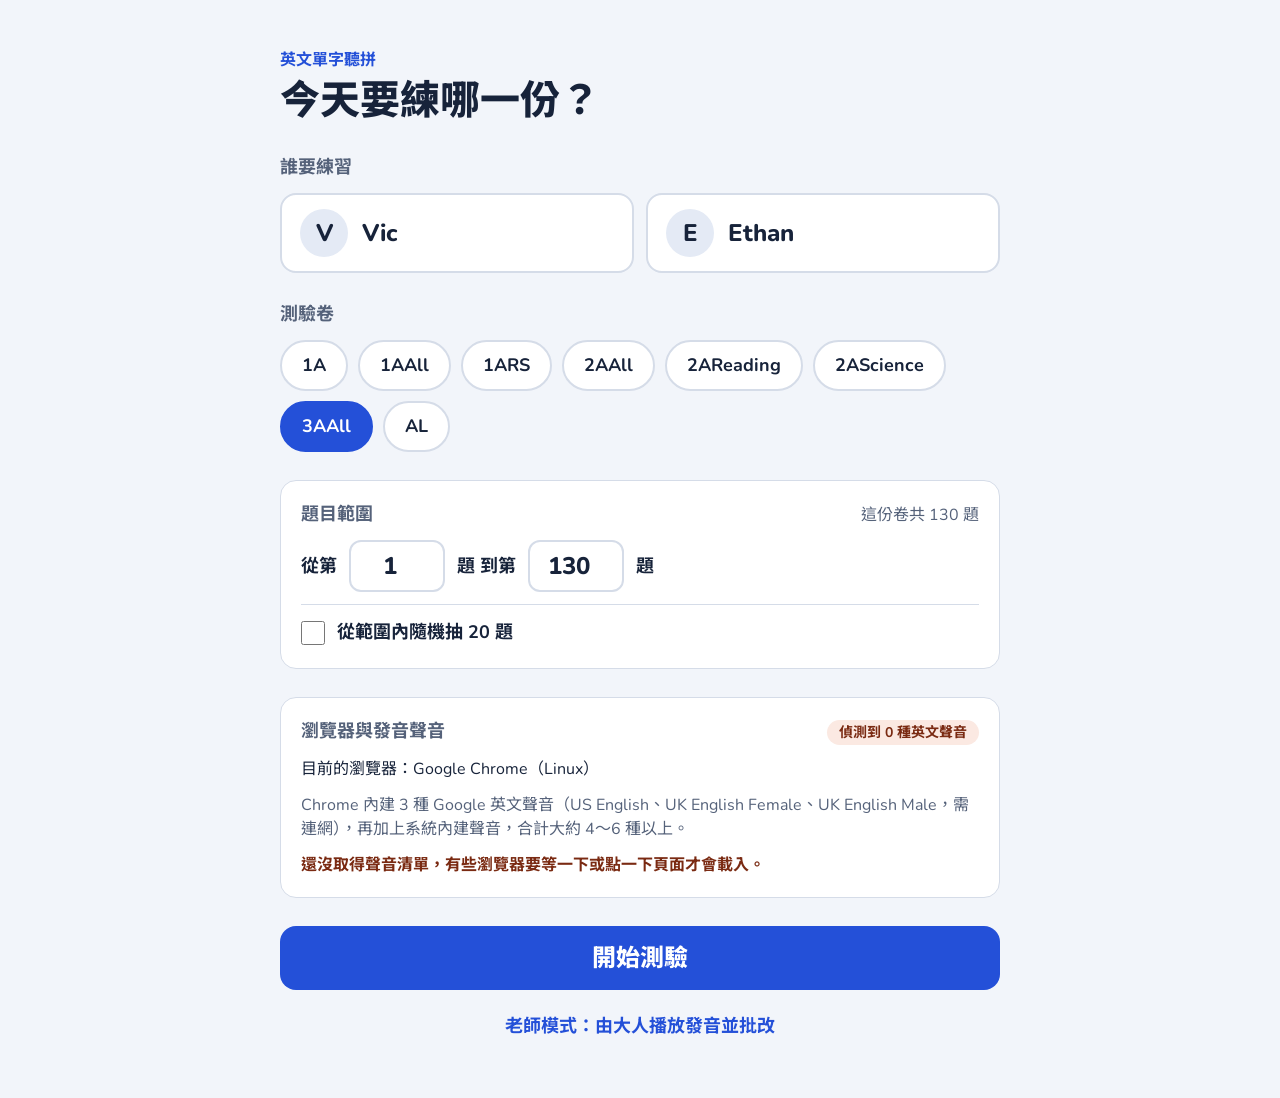
==== commit 38e4d075: "feat(word-test): 首頁顯示目前瀏覽器與可用發音聲音說明 (#12) - 偵測瀏覽器與作業系統並顯示給使用者 - 依瀏覽器說明預期會有幾種英文聲音 - 列出實際偵測到的英文聲音，標示聲音" ====
--- a/apps/word-test/index.html
+++ b/apps/word-test/index.html
@@ -50,6 +50,17 @@
         </div>
       </section>
 
+      <section class="panel voice-panel" aria-live="polite">
+        <div class="panel-head">
+          <h2>瀏覽器與發音聲音</h2>
+          <span id="voiceCountBadge" class="voice-badge"></span>
+        </div>
+        <p id="browserInfo" class="voice-line"></p>
+        <p id="voiceExpect" class="voice-line muted"></p>
+        <p id="voiceStatus" class="voice-line"></p>
+        <ul id="voiceList" class="voice-list"></ul>
+      </section>
+
       <div class="actions">
         <button id="startBtn" class="btn btn-primary btn-lg">開始測驗</button>
         <button id="teacherModeBtn" class="btn btn-text">老師模式：由大人播放發音並批改</button>
--- a/apps/word-test/styles.css
+++ b/apps/word-test/styles.css
@@ -288,6 +288,64 @@
   gap: 8px;
 }
 
+/* 瀏覽器與聲音說明 */
+.voice-line {
+  font-size: 1rem;
+}
+
+.voice-badge {
+  padding: 2px 12px;
+  border-radius: 999px;
+  font-size: 0.875rem;
+  font-weight: 700;
+  background: var(--bg);
+  color: var(--muted);
+}
+
+.voice-badge[data-state="good"] {
+  background: var(--correct-tint);
+  color: var(--correct-ink);
+}
+
+.voice-badge[data-state="warn"],
+.voice-badge[data-state="bad"] {
+  background: var(--wrong-tint);
+  color: var(--wrong-ink);
+}
+
+.voice-warn,
+.voice-bad {
+  color: var(--wrong-ink);
+  font-weight: 700;
+}
+
+.voice-list {
+  list-style: none;
+  display: flex;
+  flex-direction: column;
+  gap: 4px;
+  max-height: 180px;
+  overflow-y: auto;
+  font-size: 0.9375rem;
+  color: var(--muted);
+  overflow-wrap: anywhere;
+}
+
+.voice-list:empty {
+  display: none;
+}
+
+.voice-tag {
+  display: inline-block;
+  margin-right: 8px;
+  padding: 0 8px;
+  border-radius: 6px;
+  background: var(--primary);
+  color: #FFFFFF;
+  font-size: 0.8125rem;
+  font-weight: 700;
+}
+
 .range-row {
   display: flex;
   flex-wrap: wrap;
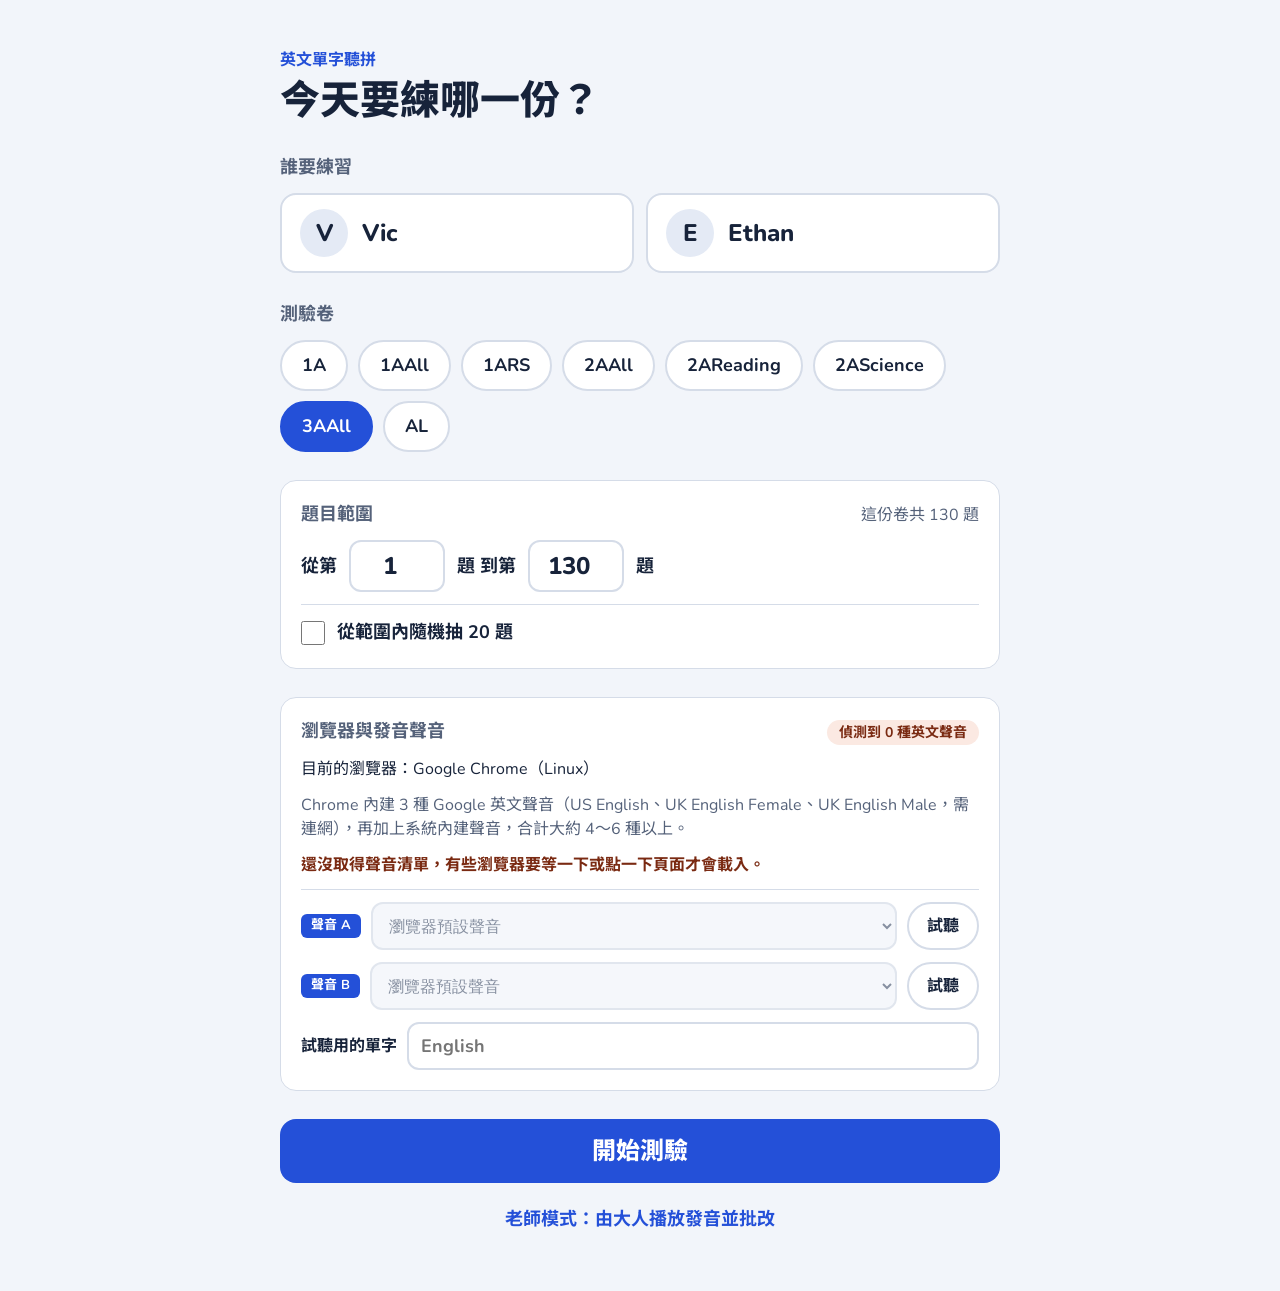
==== commit f35b1467: "feat(word-test): 讓使用者挑選聲音 A / B 並可試聽 - 下拉選單挑選英文聲音，選擇記在 localStorage - 只有一種聲音時停用選單並共用該聲音 - 試聽按鈕念使用者輸入" ====
--- a/apps/word-test/index.html
+++ b/apps/word-test/index.html
@@ -58,7 +58,23 @@
         <p id="browserInfo" class="voice-line"></p>
         <p id="voiceExpect" class="voice-line muted"></p>
         <p id="voiceStatus" class="voice-line"></p>
-        <ul id="voiceList" class="voice-list"></ul>
+        <div id="voicePicker" class="voice-picker">
+          <div class="voice-pick-row">
+            <label for="voiceSelectA" class="voice-tag">聲音 A</label>
+            <select id="voiceSelectA" class="voice-select" data-voice-slot="0"></select>
+            <button type="button" class="btn btn-outline btn-pill voice-try-btn" data-try-voice="0">試聽</button>
+          </div>
+          <div class="voice-pick-row">
+            <label for="voiceSelectB" class="voice-tag">聲音 B</label>
+            <select id="voiceSelectB" class="voice-select" data-voice-slot="1"></select>
+            <button type="button" class="btn btn-outline btn-pill voice-try-btn" data-try-voice="1">試聽</button>
+          </div>
+          <div class="try-word-row">
+            <label for="tryWordInput">試聽用的單字</label>
+            <input type="text" id="tryWordInput" class="try-word-input" placeholder="English"
+                   autocomplete="off" autocapitalize="off" autocorrect="off" spellcheck="false" />
+          </div>
+        </div>
       </section>
 
       <div class="actions">
@@ -99,8 +115,8 @@
         </button>
         <p class="hint">聽不清楚？按喇叭再聽一次，或換一個聲音</p>
         <div class="voice-row">
-          <button id="replay1Btn" class="btn btn-outline btn-pill">聲音 A</button>
-          <button id="replay2Btn" class="btn btn-outline btn-pill">聲音 B</button>
+          <button id="replay1Btn" class="btn btn-outline btn-pill" data-voice-index="0" data-voice-label="聲音 A">聲音 A</button>
+          <button id="replay2Btn" class="btn btn-outline btn-pill" data-voice-index="1" data-voice-label="聲音 B">聲音 B</button>
         </div>
         <div class="answer-field">
           <label for="answerInput">把聽到的單字拼出來</label>
--- a/apps/word-test/styles.css
+++ b/apps/word-test/styles.css
@@ -319,20 +319,77 @@
   font-weight: 700;
 }
 
-.voice-list {
-  list-style: none;
-  display: flex;
-  flex-direction: column;
-  gap: 4px;
-  max-height: 180px;
-  overflow-y: auto;
-  font-size: 0.9375rem;
+.voice-picker {
+  display: flex;
+  flex-direction: column;
+  gap: 12px;
+  padding-top: 12px;
+  border-top: 1px solid var(--line);
+}
+
+.voice-picker[hidden] {
+  display: none;
+}
+
+.voice-pick-row {
+  display: flex;
+  align-items: center;
+  gap: 10px;
+}
+
+.voice-pick-row .voice-tag {
+  flex: none;
+  margin-right: 0;
+  padding: 2px 10px;
+}
+
+.voice-select {
+  flex: 1;
+  min-width: 0;
+  height: 48px;
+  padding: 0 12px;
+  border: 2px solid var(--line);
+  border-radius: 12px;
+  background: var(--surface);
+  color: var(--ink);
+  font-size: 1rem;
+}
+
+.voice-select:disabled {
+  background: var(--bg);
   color: var(--muted);
-  overflow-wrap: anywhere;
-}
-
-.voice-list:empty {
-  display: none;
+}
+
+.voice-try-btn {
+  flex: none;
+  padding: 0 18px;
+  font-size: 1rem;
+}
+
+.try-word-row {
+  display: flex;
+  flex-wrap: wrap;
+  align-items: center;
+  gap: 10px;
+  font-weight: 700;
+}
+
+.try-word-input {
+  flex: 1;
+  min-width: 160px;
+  height: 48px;
+  padding: 0 12px;
+  border: 2px solid var(--line);
+  border-radius: 12px;
+  background: var(--surface);
+  color: var(--ink);
+  font-size: 1.125rem;
+}
+
+.voice-select:focus-visible,
+.try-word-input:focus-visible {
+  outline: 3px solid var(--ink);
+  outline-offset: 2px;
 }
 
 .voice-tag {
@@ -937,3 +994,41 @@
     font-size: 1.5rem;
   }
 }
+
+/* 聲音按鈕 tooltip */
+[data-tooltip] {
+  position: relative;
+}
+
+[data-tooltip]::after {
+  content: attr(data-tooltip);
+  display: none;
+  position: absolute;
+  bottom: calc(100% + 8px);
+  left: 50%;
+  transform: translateX(-50%);
+  z-index: 10;
+  width: max-content;
+  max-width: min(260px, 70vw);
+  padding: 6px 10px;
+  border-radius: 8px;
+  background: var(--ink);
+  color: #FFFFFF;
+  font-size: 0.875rem;
+  font-weight: 500;
+  line-height: 1.4;
+  text-align: center;
+  white-space: normal;
+  pointer-events: none;
+}
+
+@media (hover: hover) {
+  [data-tooltip]:hover::after {
+    display: block;
+  }
+}
+
+[data-tooltip]:focus-visible::after,
+[data-tooltip].tip-visible::after {
+  display: block;
+}
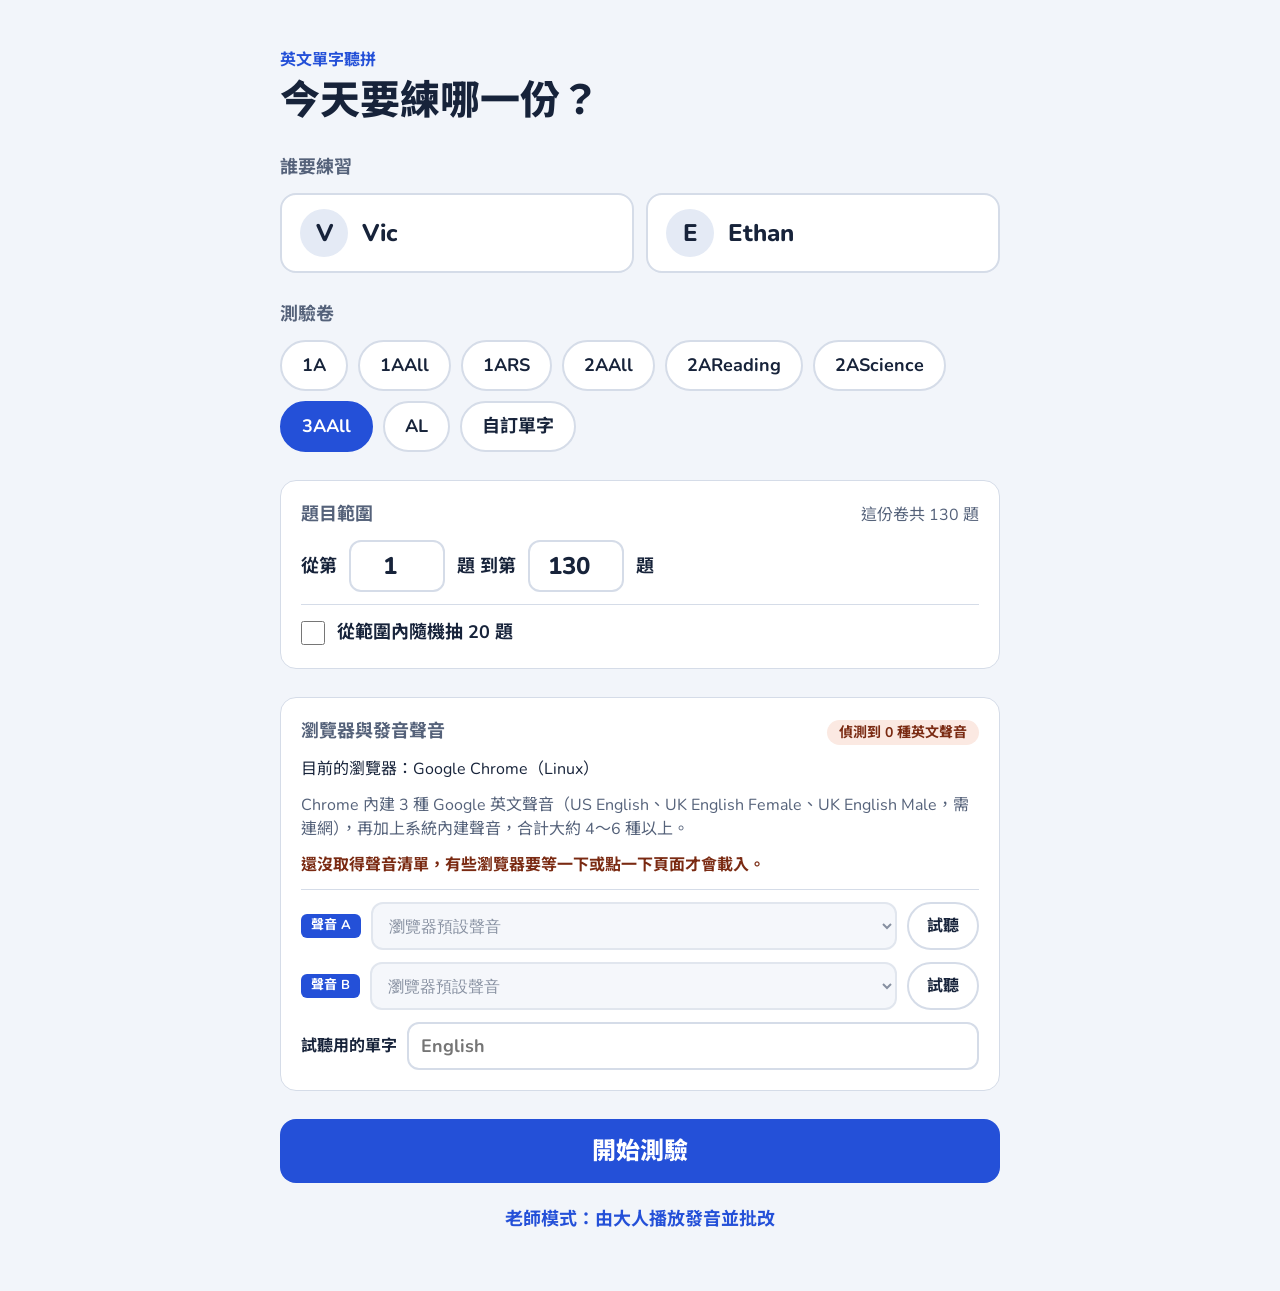
==== commit e12e9219: "feat(word-test): 新增「自訂單字」考卷類型 - 新增 custom-words.js：以換行與逗號切分、trim、去空字串、不分大小寫去重，並轉成考卷結構 - 考卷列加入「自訂單字」，" ====
--- a/apps/word-test/index.html
+++ b/apps/word-test/index.html
@@ -32,6 +32,26 @@
         </div>
       </section>
 
+      <!-- 自訂單字：選到「自訂單字」考卷時才顯示 -->
+      <section id="customPanel" class="panel custom-panel" hidden>
+        <div class="panel-head">
+          <h2>自訂單字</h2>
+          <span id="customWordCount" class="muted" aria-live="polite"></span>
+        </div>
+        <div class="custom-field">
+          <label for="customNameInput">考卷名稱</label>
+          <input type="text" id="customNameInput" class="try-word-input" placeholder="自訂單字"
+                 autocomplete="off" />
+        </div>
+        <div class="custom-field">
+          <label for="customWordsInput">要考的單字</label>
+          <textarea id="customWordsInput" class="custom-words-input" rows="6"
+                    placeholder="每行一個單字，或用逗號分隔&#10;例如：apple, banana&#10;ice cream"
+                    autocomplete="off" autocapitalize="off" autocorrect="off" spellcheck="false"></textarea>
+          <p class="muted small">每行一個，或用「,」分隔；重複的單字會自動去除。</p>
+        </div>
+      </section>
+
       <section class="panel">
         <div class="panel-head">
           <h2>題目範圍</h2>
@@ -247,6 +267,7 @@
   <audio id="yesSound" src="yes.wav" preload="auto"></audio>
   <audio id="noSound" src="no.wav" preload="auto"></audio>
 
+  <script src="custom-words.js"></script>
   <script src="app.js"></script>
 </body>
 </html>
--- a/apps/word-test/styles.css
+++ b/apps/word-test/styles.css
@@ -439,6 +439,39 @@
   width: 24px;
   height: 24px;
   accent-color: var(--primary);
+}
+
+/* 自訂單字 */
+.custom-field {
+  display: flex;
+  flex-direction: column;
+  gap: 8px;
+  font-weight: 700;
+}
+
+.custom-field .try-word-input {
+  width: 100%;
+  min-width: 0;
+}
+
+.custom-words-input {
+  width: 100%;
+  min-height: 160px;
+  padding: 10px 12px;
+  border: 2px solid var(--line);
+  border-radius: 12px;
+  background: var(--surface);
+  color: var(--ink);
+  font: inherit;
+  font-size: 1.125rem;
+  font-weight: 400;
+  line-height: 1.5;
+  resize: vertical;
+}
+
+.custom-words-input:focus-visible {
+  outline: 3px solid var(--ink);
+  outline-offset: 2px;
 }
 
 /* 作答畫面 */
